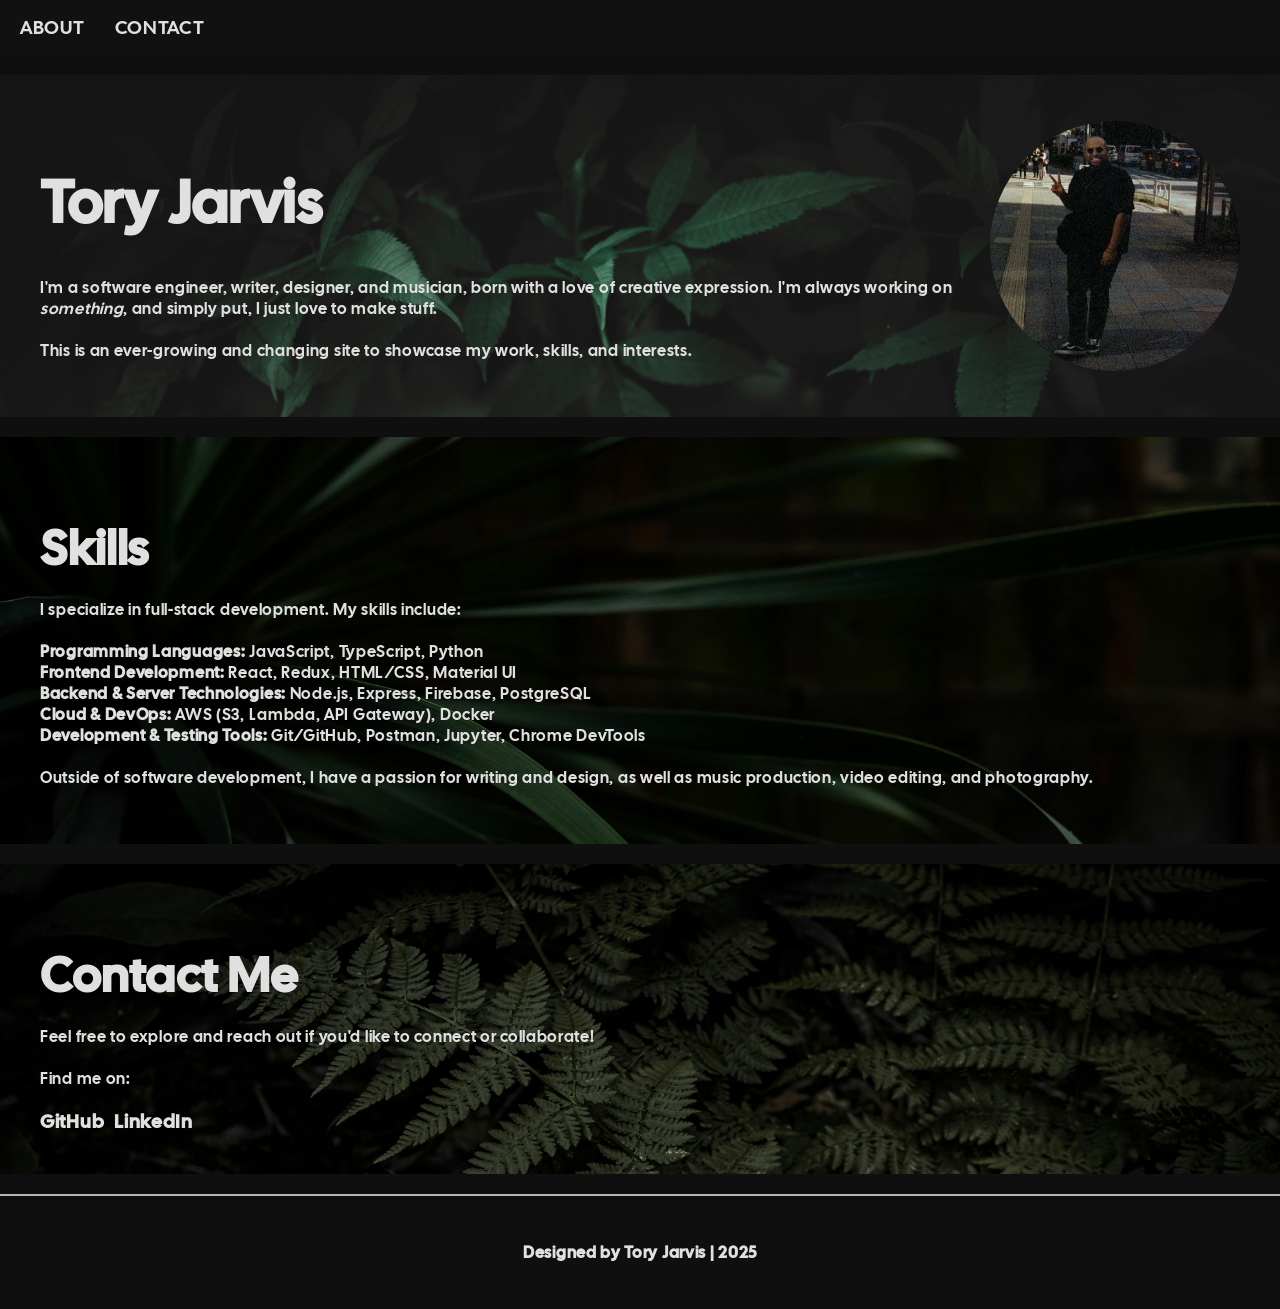
==== index.html @ ec15bff5 "Initial commit for pages" ====
<!DOCTYPE html>
<html lang="en">

<head>
  <meta charset="UTF-8" />
  <meta name="viewport" content="width=device-width, initial-scale=1.0" />
  <meta name="description" content="Tory Jarvis' Software Development and Creative Portfolio" />
  <link rel="icon" type="image/x-icon" href="favicon.ico" />
  <title>Tory Jarvis</title>
  <link rel="stylesheet" href="styles.css" />
  <link rel="preconnect" href="https://fonts.googleapis.com" />
  <link rel="preconnect" href="https://fonts.gstatic.com" crossorigin />
  <link href="https://fonts.googleapis.com/css2?family=Cal+Sans&display=swap" rel="stylesheet" />
</head>

<body>
  <header>
    <nav>
      <a href="#about">ABOUT</a>
      <!-- <a href="#portfolio">PORTFOLIO</a> -->
      <a href="#contact">CONTACT</a>
    </nav>
  </header>

  <main>
    <section id="about" class="about">
      <div class="about-text">
        <h2 class="name"><strong>Tory Jarvis</strong></h2>
        <p>
          I'm a software engineer, writer, designer, and musician, born with a
          love of creative expression.
          I'm always working on <i>something</i>, and simply put, I just love to make stuff.
          <br />
          <br />
          This is an ever-growing and changing site to showcase my work, skills, and interests.
          <br />
        </p>
      </div>
      <img src="/images/me.jpg" alt="Tory Jarvis" class="profile-image" />
    </section>

    <section id="skills" class="skills">
      <div class="skills-text">
        <h2>Skills</h2>
        <p>
          I specialize in full-stack development. My skills include:
          <br />
          <br />
          <strong>Programming Languages:</strong> JavaScript, TypeScript,
          Python
          <br />
          <strong>Frontend Development:</strong> React, Redux, HTML/CSS,
          Material UI
          <br />
          <strong>Backend & Server Technologies:</strong> Node.js, Express,
          Firebase, PostgreSQL
          <br />
          <strong>Cloud & DevOps:</strong> AWS (S3, Lambda, API Gateway),
          Docker
          <br />
          <strong>Development & Testing Tools:</strong> Git/GitHub, Postman,
          Jupyter, Chrome DevTools
          <br /><br />

          Outside of software development, I have a passion for writing and design, as
          well as music production, video editing, and photography.
        </p>
      </div>
    </section>

    <!-- <section id="portfolio" class="portfolio">
            <h2>My Work</h2>
            <div class="gallery">
                <div class="project">
                    <img src="/images/testimage1.jpg" alt="Screenshot of Project 1">
                    <h3>Mello</h3>
                    <p>Mello is a Trello-inspired task management application designed for seamless project planning and
                        organization.
                        Built with React, Firebase, and Node.js, Mello provides an intuitive interface for users to
                        create, organize, and manage their boards and tasks in real time.
                        <br/>
                        <a href="https://github.com/yourrepo1" class="view-link" target="_blank">View on GitHub</a> 
                        
                        |
                        <a href="https://yourlivedemo1.com" target="_blank">Live Demo</a>
                    </p>
                </div>

                <div class="project">
                    <img src="/images/testimage2.jpg" alt="Screenshot of Project 2">
                    <h3>Cirrus</h3>
                    <p>Cirrus is an Affiliate Link Management Tool that enables users to organize, shorten, and track
                        their affiliate links efficiently.
                        Built with Next.js, Tailwind, Node.js, MongoDB, and Firebase Auth, Cirrus provides a dashboard
                        for managing links, integrates analytics for tracking performance, and ensures security and
                        reliability.
                        <a href="https://github.com/yourrepo2" target="_blank">View on GitHub</a> |
                        <a href="https://yourlivedemo2.com" target="_blank">Live Demo</a>
                    </p>
                </div>
            </div>
        </section> -->

    <section id="contact" class="contact">
      <h2>Contact Me</h2>
      <p>Feel free to explore and reach out if you'd like to connect or collaborate!
        <br /><br />

        Find me on:
      </p>
      <div class="contact-links">
        <a href="https://github.com/vctrjrvs">GitHub</a>
        <a href="https://www.linkedin.com/in/victorjarvis/">LinkedIn</a>
        <!-- <a href="https://substack.com/yourusername">Substack</a>
                <a href="https://bluesky.com/yourusername">Bluesky</a> -->
      </div>
    </section>
  </main>

  <footer>
    <p>Designed by Tory Jarvis | 2025</p>
  </footer>
</body>

</html>
---- styles.css ----
:root {
  --background: #0f0f0f;
  --text: #e0e0e0;
  --accent: #b5b5b5;
  --hover-accent: #ffffff;
  --highlight: #d4af37;
}

body {
    font-family: "Cal Sans", sans-serif;
    background: var(--background);
  color: var(--text);
  margin: 0;
  padding: 0;
  text-transform: none;
  letter-spacing: 0.7px;
}

header {
  padding: 15px 20px;
  background: rgb(17, 17, 17);
  display: flex;
  justify-content: space-between;
  align-items: center;
}

nav {
  display: flex;
  gap: 30px;
}

nav a {
  color: var(--text);
  text-decoration: none;
  font-size: 1.2rem;
  font-weight: 400;
  transition: color 0.3s ease-in-out;
}

nav a:hover {
  color: var(--highlight);
}

section {
  padding: 40px;
  margin-top: 0;
}

h2 {
  font-size: 3rem;
  font-weight: bold;
  color: var(--text);
  margin-bottom: 20px;
}

.name {
    font-size: 3.7rem;
}

.about {
  display: flex;
  flex-direction: row;
  align-items: center;
  margin: 20px 0;
  background-image: url("./images/leaves.jpg");
  background-repeat: no-repeat;
  background-size: cover;
}

.about-text {
  display: flex;
  flex-direction: column;
  flex: 1;
}

.profile-image {
  display: block;
  width: 100%;
  max-width: 250px;
  height: auto;
  border-radius: 50%;
}

.contact-links {
  display: flex;
  gap: 10px;
  margin-top: 20px;
}

.contact a {
  color: var(--text);
  text-decoration: none;
  font-size: 1.2rem;
  font-weight: 600;
  transition: color 0.3s ease-in-out;
}

.contact a:hover {
  color: var(--highlight);
}

.gallery {
  display: grid;
  grid-template-columns: repeat(auto-fit, minmax(350px, 1fr));
  gap: 30px;
}

.project {
  background: #1a1a1a;
  padding: 25px;
  /* border: 2px solid var(--accent); */
  transition: transform 0.3s ease-in-out, border-color 0.3s ease-in-out;
}

.project:hover {
  transform: scale(1.03);
  border-color: var(--highlight);
}

.project img {
  width: 100%;
  height: auto;
  margin-bottom: 15px;
}

.view-link {
  color: var(--highlight);
}

h2:hover {
  opacity: 0.9;
}

footer {
  text-align: center;
  padding: 30px;
  border-top: 2px solid var(--accent);
  font-size: 1rem;
  font-weight: 600;
  color: var(--text);
}

.skills {
  background-image: url("./images/leaves3.jpg");
  background-repeat: no-repeat;
  background-size: cover;
  margin: 20px 0;
}

.contact {
  background-image: url("./images/leaves4.jpg");
  background-repeat: no-repeat;
  background-size: cover;
  margin: 20px 0;
}
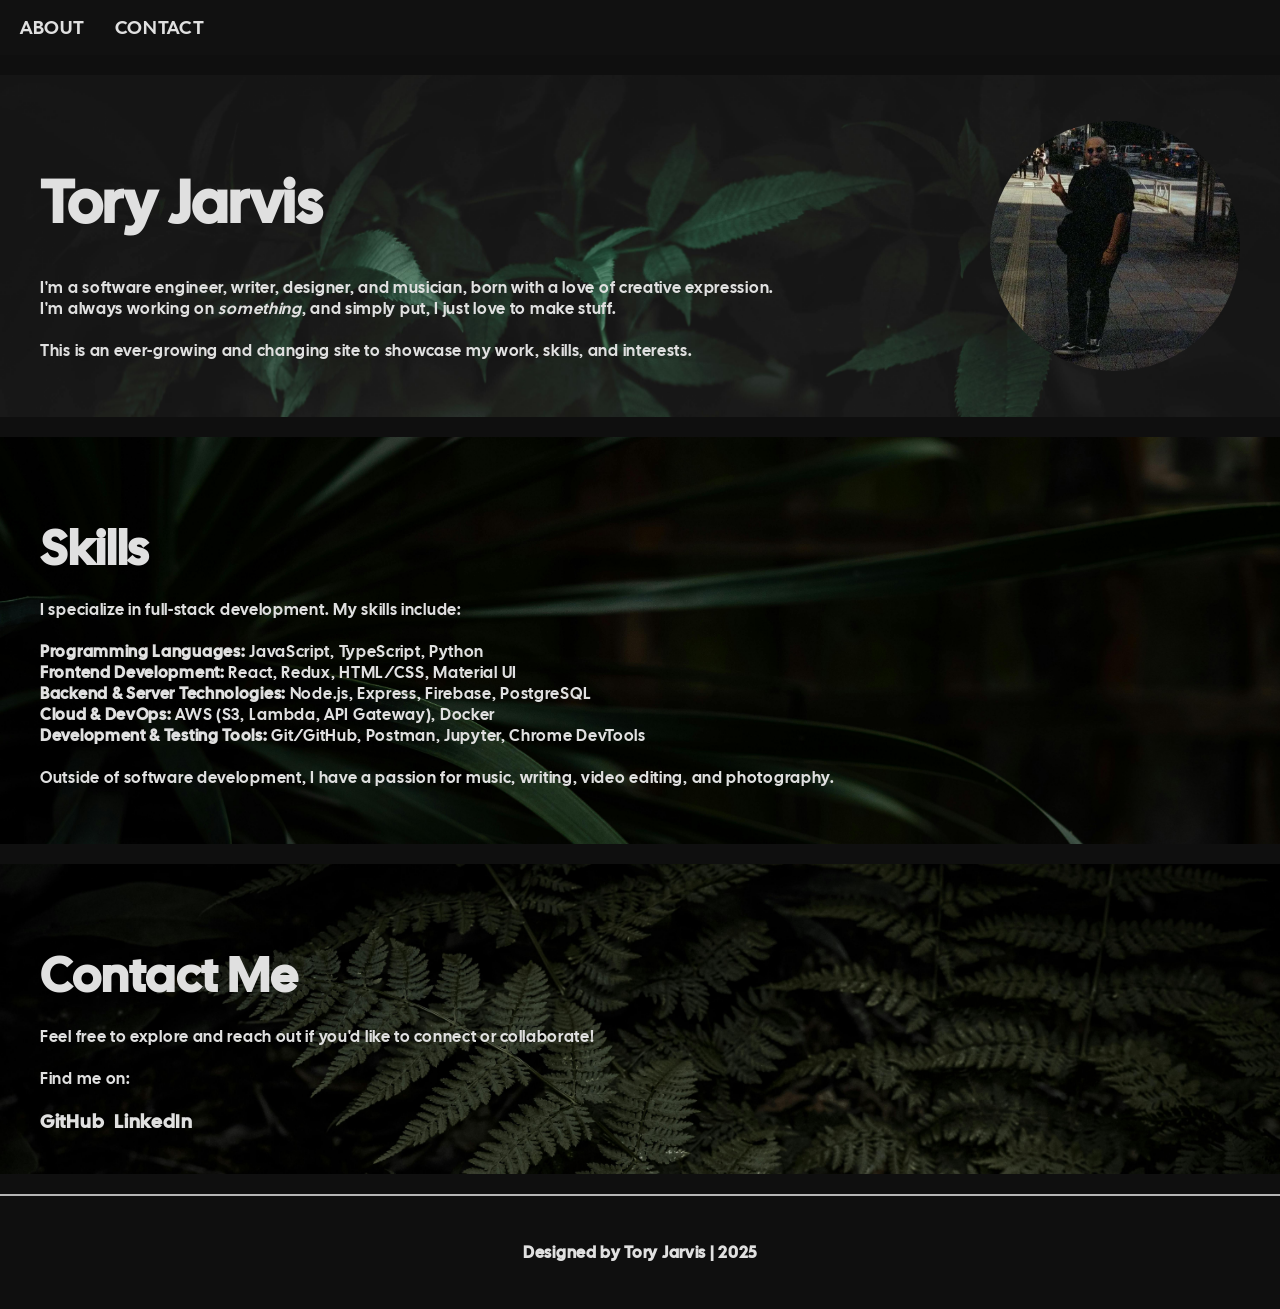
==== commit 75791be6: "some minor bio and spacing changes" ====
--- a/index.html
+++ b/index.html
@@ -29,6 +29,7 @@
         <p>
           I'm a software engineer, writer, designer, and musician, born with a
           love of creative expression.
+          <br />
           I'm always working on <i>something</i>, and simply put, I just love to make stuff.
           <br />
           <br />
@@ -62,8 +63,7 @@
           Jupyter, Chrome DevTools
           <br /><br />
 
-          Outside of software development, I have a passion for writing and design, as
-          well as music production, video editing, and photography.
+          Outside of software development, I have a passion for music, writing, video editing, and photography.
         </p>
       </div>
     </section>
@@ -109,7 +109,7 @@
         Find me on:
       </p>
       <div class="contact-links">
-        <a href="https://github.com/vctrjrvs">GitHub</a>
+        <a href="https://github.com/toryjarvis">GitHub</a>
         <a href="https://www.linkedin.com/in/victorjarvis/">LinkedIn</a>
         <!-- <a href="https://substack.com/yourusername">Substack</a>
                 <a href="https://bluesky.com/yourusername">Bluesky</a> -->
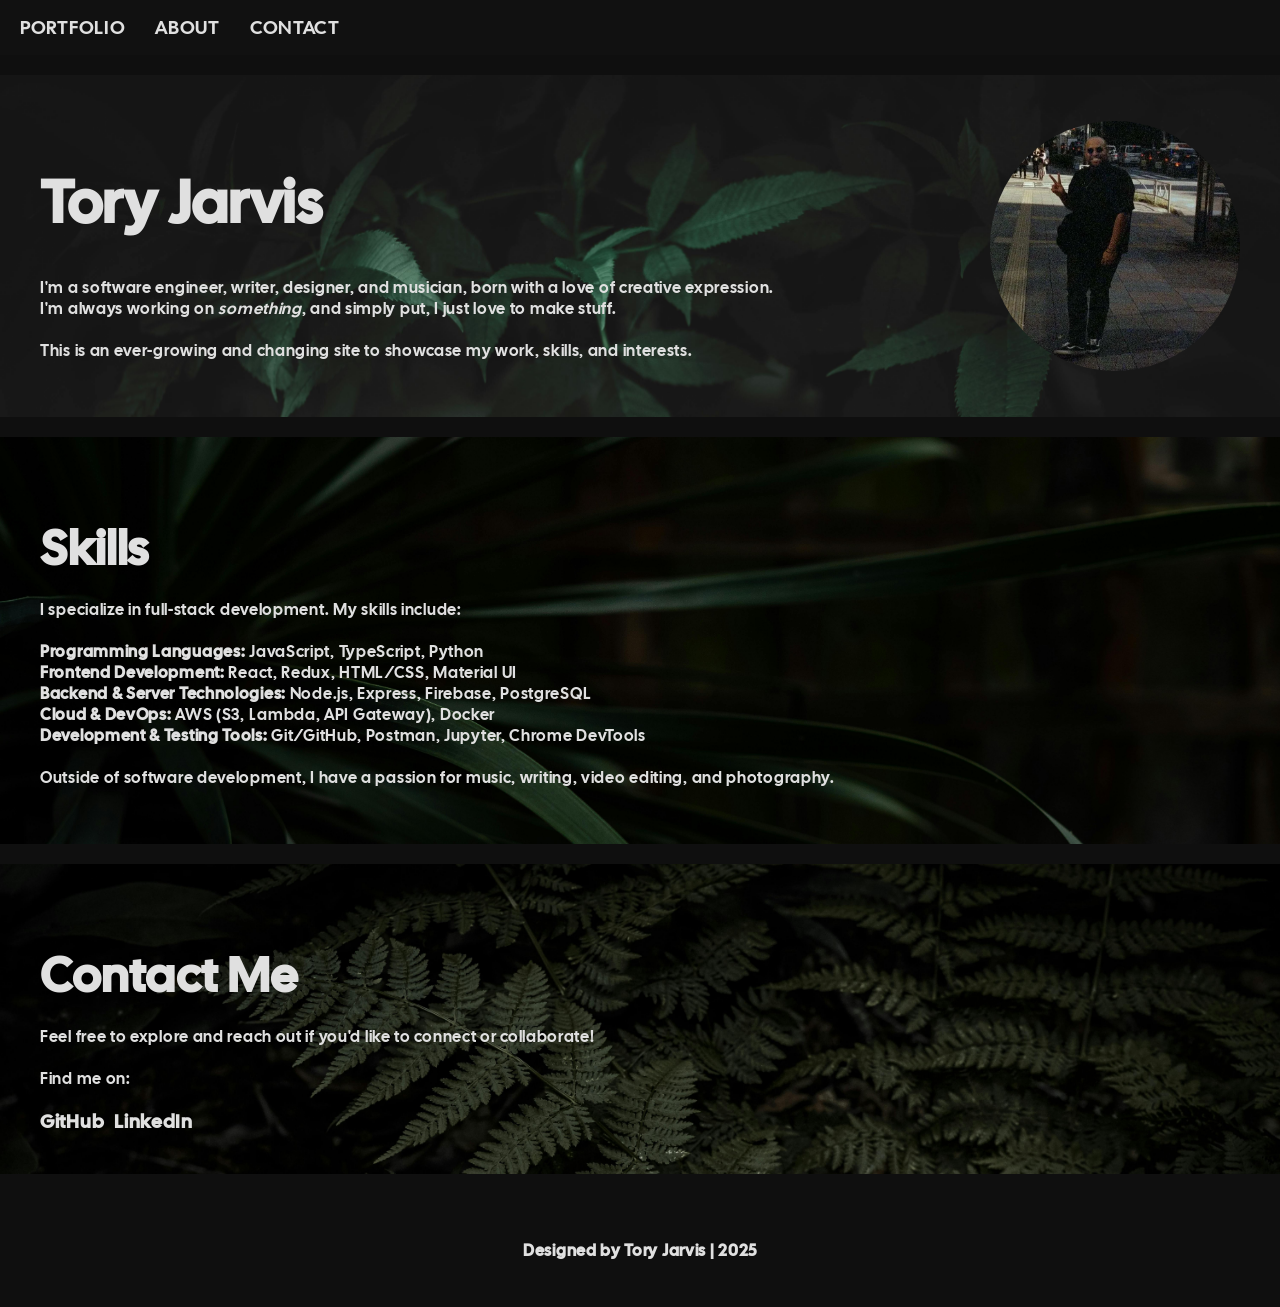
==== commit 421b0619: "next level changes done. added separate portfolio page, modal js functionality, Mello info and neces" ====
--- a/index.html
+++ b/index.html
@@ -16,9 +16,9 @@
 <body>
   <header>
     <nav>
-      <a href="#about">ABOUT</a>
-      <!-- <a href="#portfolio">PORTFOLIO</a> -->
-      <a href="#contact">CONTACT</a>
+      <a href="portfolio.html" aria-label="portfolio-navlink">PORTFOLIO</a>
+      <a href="#about" aria-label="about-navlink">ABOUT</a>
+      <a href="#contact" aria-label="contact-navlink">CONTACT</a>
     </nav>
   </header>
 
@@ -28,13 +28,9 @@
         <h2 class="name"><strong>Tory Jarvis</strong></h2>
         <p>
           I'm a software engineer, writer, designer, and musician, born with a
-          love of creative expression.
-          <br />
-          I'm always working on <i>something</i>, and simply put, I just love to make stuff.
-          <br />
-          <br />
-          This is an ever-growing and changing site to showcase my work, skills, and interests.
-          <br />
+          love of creative expression.<br />
+          I'm always working on <i>something</i>, and simply put, I just love to make stuff.<br /><br />
+          This is an ever-growing and changing site to showcase my work, skills, and interests.<br />
         </p>
       </div>
       <img src="/images/me.jpg" alt="Tory Jarvis" class="profile-image" />
@@ -68,39 +64,6 @@
       </div>
     </section>
 
-    <!-- <section id="portfolio" class="portfolio">
-            <h2>My Work</h2>
-            <div class="gallery">
-                <div class="project">
-                    <img src="/images/testimage1.jpg" alt="Screenshot of Project 1">
-                    <h3>Mello</h3>
-                    <p>Mello is a Trello-inspired task management application designed for seamless project planning and
-                        organization.
-                        Built with React, Firebase, and Node.js, Mello provides an intuitive interface for users to
-                        create, organize, and manage their boards and tasks in real time.
-                        <br/>
-                        <a href="https://github.com/yourrepo1" class="view-link" target="_blank">View on GitHub</a> 
-                        
-                        |
-                        <a href="https://yourlivedemo1.com" target="_blank">Live Demo</a>
-                    </p>
-                </div>
-
-                <div class="project">
-                    <img src="/images/testimage2.jpg" alt="Screenshot of Project 2">
-                    <h3>Cirrus</h3>
-                    <p>Cirrus is an Affiliate Link Management Tool that enables users to organize, shorten, and track
-                        their affiliate links efficiently.
-                        Built with Next.js, Tailwind, Node.js, MongoDB, and Firebase Auth, Cirrus provides a dashboard
-                        for managing links, integrates analytics for tracking performance, and ensures security and
-                        reliability.
-                        <a href="https://github.com/yourrepo2" target="_blank">View on GitHub</a> |
-                        <a href="https://yourlivedemo2.com" target="_blank">Live Demo</a>
-                    </p>
-                </div>
-            </div>
-        </section> -->
-
     <section id="contact" class="contact">
       <h2>Contact Me</h2>
       <p>Feel free to explore and reach out if you'd like to connect or collaborate!
--- a/styles.css
+++ b/styles.css
@@ -7,8 +7,8 @@
 }
 
 body {
-    font-family: "Cal Sans", sans-serif;
-    background: var(--background);
+  font-family: "Cal Sans", sans-serif;
+  background: var(--background);
   color: var(--text);
   margin: 0;
   padding: 0;
@@ -54,7 +54,7 @@
 }
 
 .name {
-    font-size: 3.7rem;
+  font-size: 3.7rem;
 }
 
 .about {
@@ -108,7 +108,6 @@
 .project {
   background: #1a1a1a;
   padding: 25px;
-  /* border: 2px solid var(--accent); */
   transition: transform 0.3s ease-in-out, border-color 0.3s ease-in-out;
 }
 
@@ -120,7 +119,9 @@
 .project img {
   width: 100%;
   height: auto;
-  margin-bottom: 15px;
+  max-height: 300px;
+  object-fit: cover;
+  border-radius: 10px;
 }
 
 .view-link {
@@ -134,7 +135,6 @@
 footer {
   text-align: center;
   padding: 30px;
-  border-top: 2px solid var(--accent);
   font-size: 1rem;
   font-weight: 600;
   color: var(--text);
@@ -153,3 +153,117 @@
   background-size: cover;
   margin: 20px 0;
 }
+
+.art-galley {
+  display: grid;
+  grid-template-columns: repeat(auto-fit, minmax(350px, 1fr));
+  gap: 30px;
+}
+
+.art-project-carousel {
+  display: flex;
+  overflow-x: auto;
+  scroll-snap-type: x mandatory;
+  gap: 20px;
+}
+
+.carousel__viewport {
+  display: flex;
+  overflow-x: auto;
+  scroll-snap-type: x mandatory;
+  gap: 20px;
+}
+
+.carousel__slide {
+  flex: 0 0 auto;
+  scroll-snap-align: start;
+  background-color: rgb(17, 17, 17);
+  padding: 20px;
+  border-radius: 10px;
+  width: auto;
+}
+
+.carousel__slide:nth-child(even) {
+  background-color: rgb(45, 45, 45);
+}
+
+.carousel__image {
+  width: 100%;
+  height: auto;
+  max-height: 400px;
+  object-fit: contain;
+  border-radius: 10px;
+}
+
+.carousel__viewport::-webkit-scrollbar {
+  height: 8px;
+}
+
+.carousel__viewport::-webkit-scrollbar-track {
+  background: transparent;
+}
+
+.carousel__viewport::-webkit-scrollbar-thumb {
+  background-color: rgba(255, 255, 255, 0.599);
+  border-radius: 10px;
+}
+
+/* mobile settings */
+@media (max-width: 768px) {
+  header {
+    flex-direction: column;
+    align-items: flex-start;
+  }
+
+  nav {
+    flex-direction: row;
+    gap: 10px;
+  }
+
+  .about {
+    flex-direction: column;
+    align-items: center;
+  }
+
+  .profile-image {
+    margin-bottom: 20px;
+  }
+
+  .gallery {
+    grid-template-columns: repeat(auto-fit, minmax(100%, 1fr));
+  }
+
+  .carousel__viewport {
+    gap: 10px;
+  }
+
+  .carousel__slide {
+    padding: 10px;
+    border-radius: 5px;
+  }
+
+  .carousel__image {
+    max-height: 200px;
+    object-fit: contain;
+  }
+}
+
+/* Extra small screens */
+@media (max-width: 480px) {
+  nav {
+    flex-direction: column;
+    gap: 5px;
+  }
+
+  .carousel__viewport {
+    gap: 5px;
+  }
+
+  .carousel__slide {
+    padding: 5px;
+  }
+
+  .carousel__image {
+    max-height: 150px;
+  }
+}
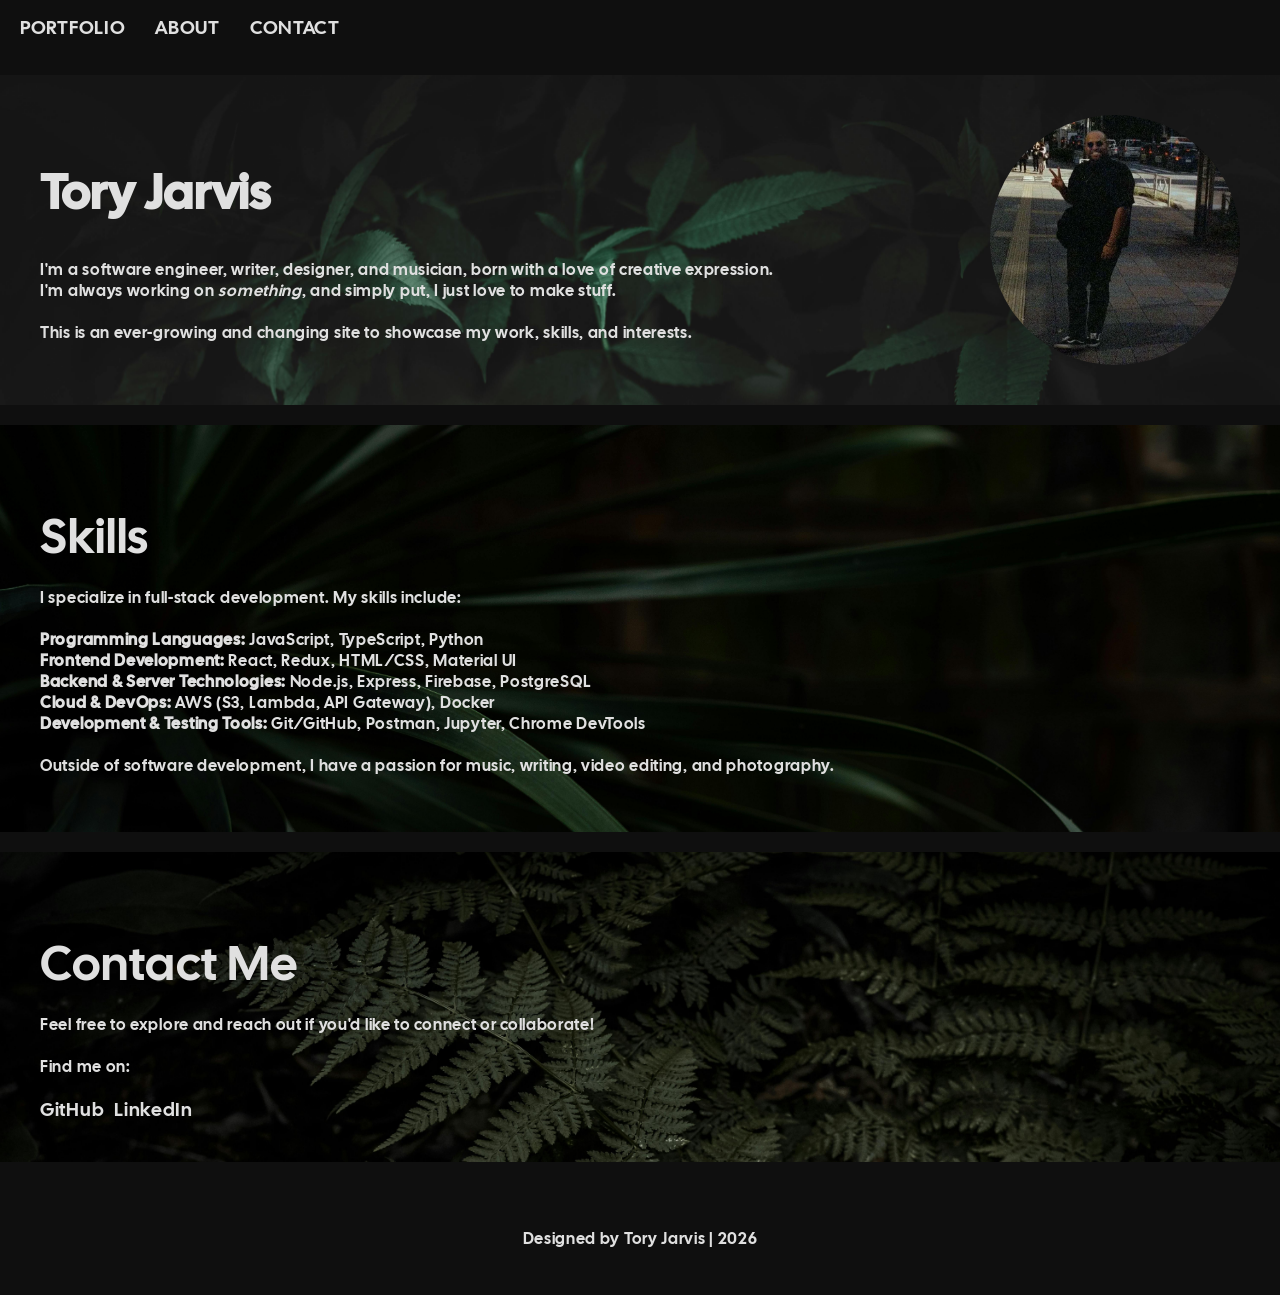
==== commit 34ed04f3: "Updated slightly for 2026, got rid of excess, need to add Mello screenshots when 1.0.0 is finished." ====
--- a/index.html
+++ b/index.html
@@ -74,14 +74,12 @@
       <div class="contact-links">
         <a href="https://github.com/toryjarvis">GitHub</a>
         <a href="https://www.linkedin.com/in/victorjarvis/">LinkedIn</a>
-        <!-- <a href="https://substack.com/yourusername">Substack</a>
-                <a href="https://bluesky.com/yourusername">Bluesky</a> -->
       </div>
     </section>
   </main>
 
   <footer>
-    <p>Designed by Tory Jarvis | 2025</p>
+    <p>Designed by Tory Jarvis | 2026</p>
   </footer>
 </body>
 
--- a/styles.css
+++ b/styles.css
@@ -1,9 +1,12 @@
 :root {
   --background: #0f0f0f;
+  --background-2: #1a1a1a;
   --text: #e0e0e0;
   --accent: #b5b5b5;
   --hover-accent: #ffffff;
   --highlight: #d4af37;
+  --background-3: rgba(255, 255, 255, 0.6);
+  --background-4: rgba(0, 0, 0, 0.8);
 }
 
 body {
@@ -18,7 +21,7 @@
 
 header {
   padding: 15px 20px;
-  background: rgb(17, 17, 17);
+  background: var(--background);
   display: flex;
   justify-content: space-between;
   align-items: center;
@@ -33,7 +36,7 @@
   color: var(--text);
   text-decoration: none;
   font-size: 1.2rem;
-  font-weight: 400;
+  font-weight: 300;
   transition: color 0.3s ease-in-out;
 }
 
@@ -48,13 +51,14 @@
 
 h2 {
   font-size: 3rem;
-  font-weight: bold;
+  font-weight: 500;
   color: var(--text);
   margin-bottom: 20px;
 }
 
 .name {
-  font-size: 3.7rem;
+  font-size: 3rem;
+  font-weight: 550;
 }
 
 .about {
@@ -91,40 +95,11 @@
   color: var(--text);
   text-decoration: none;
   font-size: 1.2rem;
-  font-weight: 600;
+  font-weight: 500;
   transition: color 0.3s ease-in-out;
 }
 
 .contact a:hover {
-  color: var(--highlight);
-}
-
-.gallery {
-  display: grid;
-  grid-template-columns: repeat(auto-fit, minmax(350px, 1fr));
-  gap: 30px;
-}
-
-.project {
-  background: #1a1a1a;
-  padding: 25px;
-  transition: transform 0.3s ease-in-out, border-color 0.3s ease-in-out;
-}
-
-.project:hover {
-  transform: scale(1.03);
-  border-color: var(--highlight);
-}
-
-.project img {
-  width: 100%;
-  height: auto;
-  max-height: 300px;
-  object-fit: cover;
-  border-radius: 10px;
-}
-
-.view-link {
   color: var(--highlight);
 }
 
@@ -136,7 +111,7 @@
   text-align: center;
   padding: 30px;
   font-size: 1rem;
-  font-weight: 600;
+  font-weight: 500;
   color: var(--text);
 }
 
@@ -152,60 +127,6 @@
   background-repeat: no-repeat;
   background-size: cover;
   margin: 20px 0;
-}
-
-.art-galley {
-  display: grid;
-  grid-template-columns: repeat(auto-fit, minmax(350px, 1fr));
-  gap: 30px;
-}
-
-.art-project-carousel {
-  display: flex;
-  overflow-x: auto;
-  scroll-snap-type: x mandatory;
-  gap: 20px;
-}
-
-.carousel__viewport {
-  display: flex;
-  overflow-x: auto;
-  scroll-snap-type: x mandatory;
-  gap: 20px;
-}
-
-.carousel__slide {
-  flex: 0 0 auto;
-  scroll-snap-align: start;
-  background-color: rgb(17, 17, 17);
-  padding: 20px;
-  border-radius: 10px;
-  width: auto;
-}
-
-.carousel__slide:nth-child(even) {
-  background-color: rgb(45, 45, 45);
-}
-
-.carousel__image {
-  width: 100%;
-  height: auto;
-  max-height: 400px;
-  object-fit: contain;
-  border-radius: 10px;
-}
-
-.carousel__viewport::-webkit-scrollbar {
-  height: 8px;
-}
-
-.carousel__viewport::-webkit-scrollbar-track {
-  background: transparent;
-}
-
-.carousel__viewport::-webkit-scrollbar-thumb {
-  background-color: rgba(255, 255, 255, 0.599);
-  border-radius: 10px;
 }
 
 /* mobile settings */
@@ -228,42 +149,12 @@
   .profile-image {
     margin-bottom: 20px;
   }
-
-  .gallery {
-    grid-template-columns: repeat(auto-fit, minmax(100%, 1fr));
-  }
-
-  .carousel__viewport {
-    gap: 10px;
-  }
-
-  .carousel__slide {
-    padding: 10px;
-    border-radius: 5px;
-  }
-
-  .carousel__image {
-    max-height: 200px;
-    object-fit: contain;
-  }
 }
 
 /* Extra small screens */
 @media (max-width: 480px) {
   nav {
-    flex-direction: column;
+    flex-direction: row;
     gap: 5px;
   }
-
-  .carousel__viewport {
-    gap: 5px;
-  }
-
-  .carousel__slide {
-    padding: 5px;
-  }
-
-  .carousel__image {
-    max-height: 150px;
-  }
 }
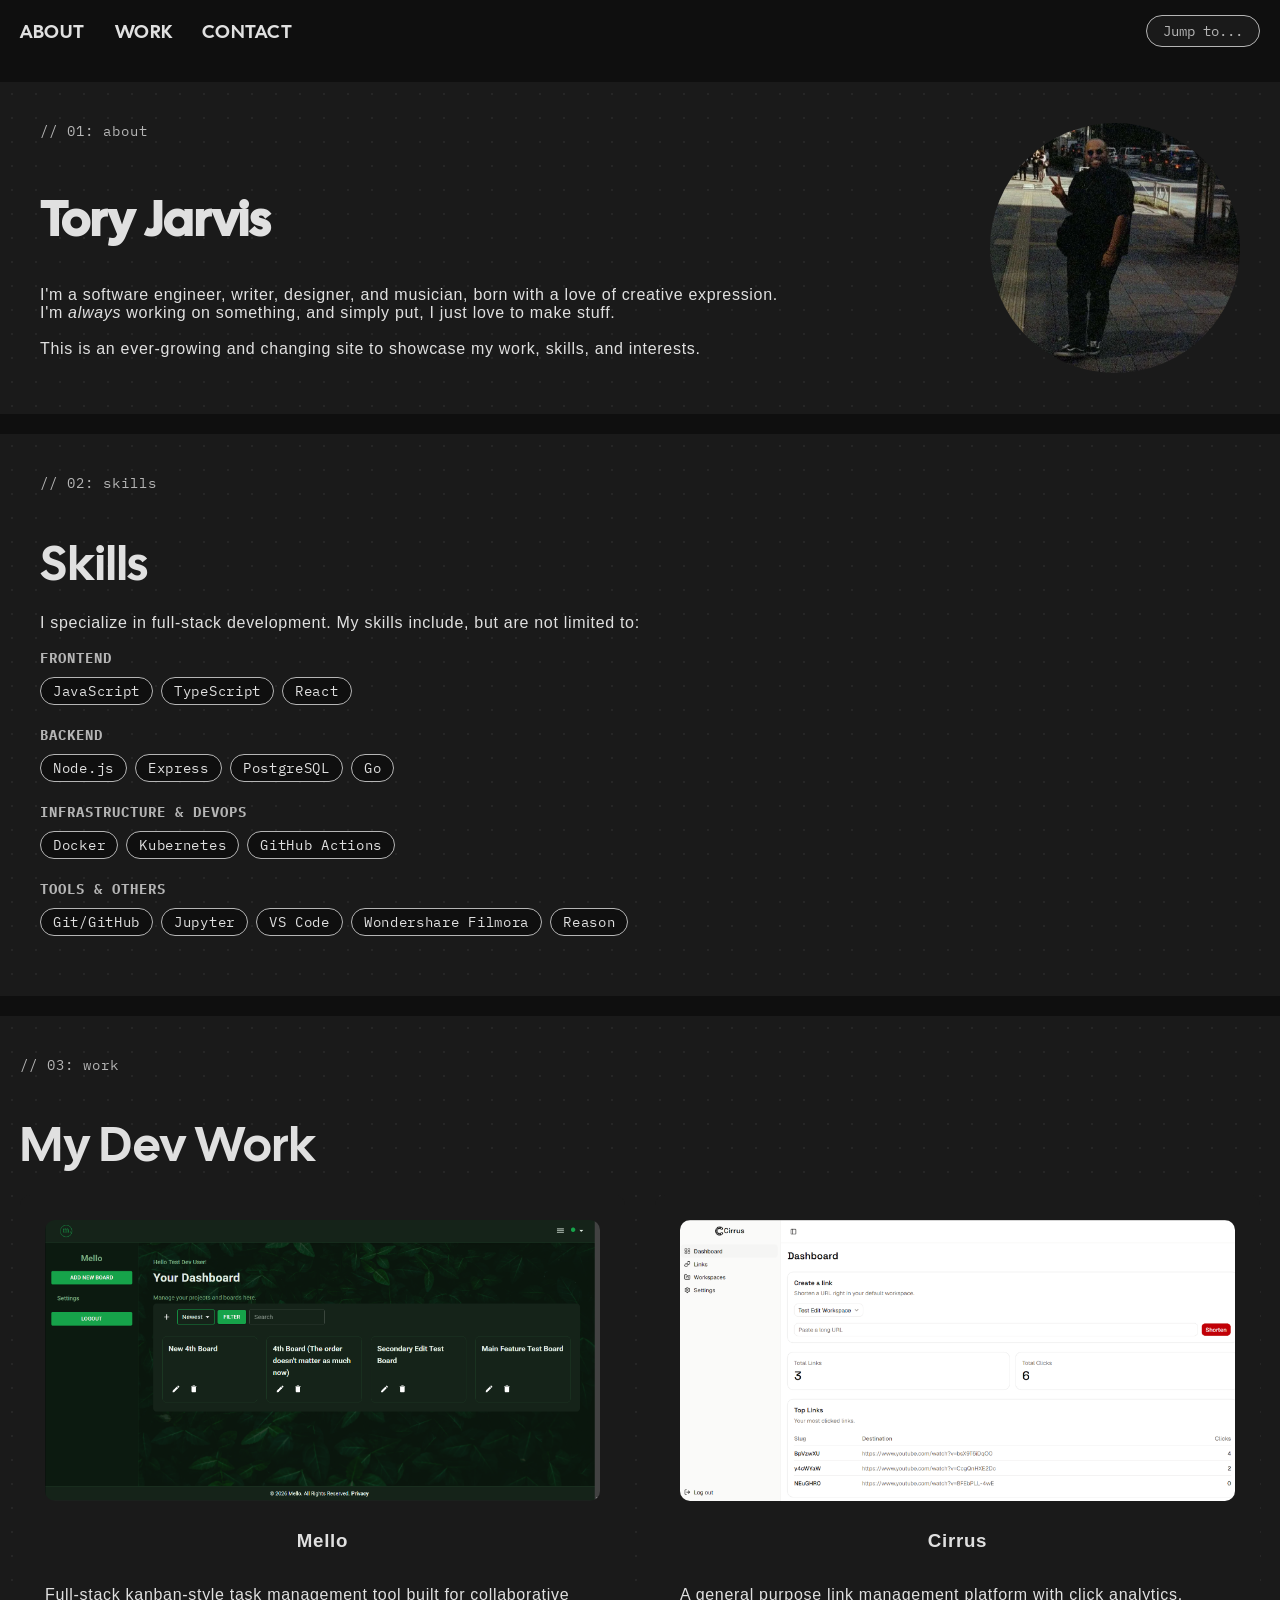
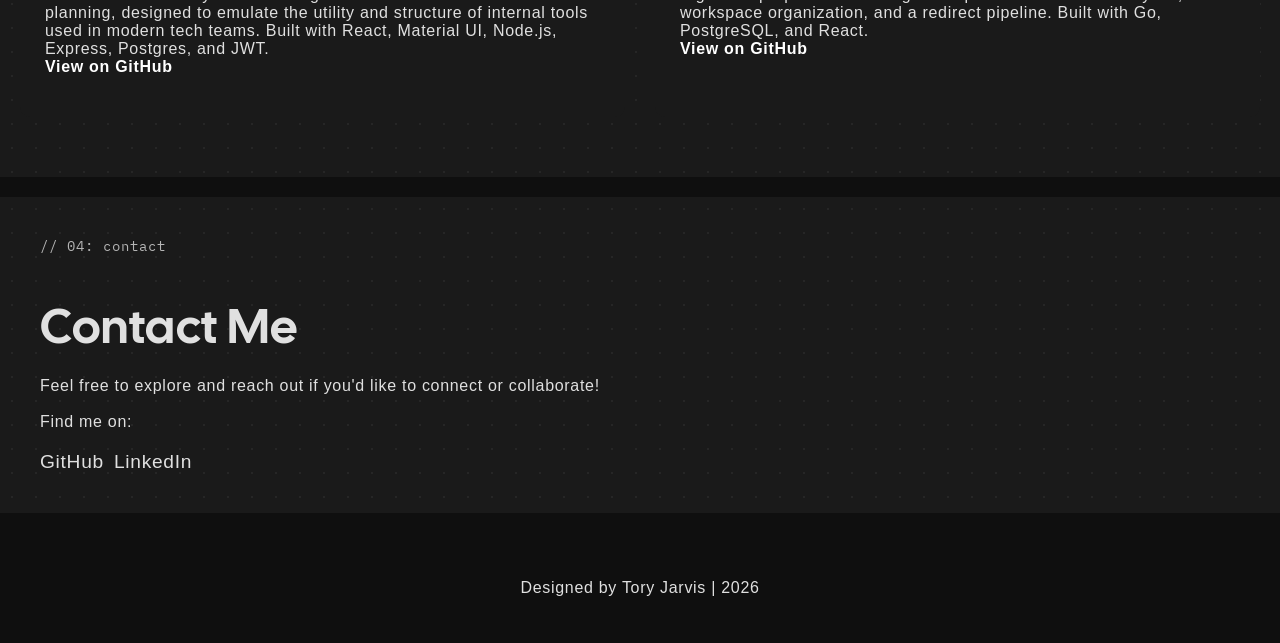
==== commit 302d4378: "visual changes made to reflect change in overall style. mello and cirrus entries refined and rearran" ====
--- a/index.html
+++ b/index.html
@@ -8,28 +8,34 @@
   <link rel="icon" type="image/x-icon" href="favicon.ico" />
   <title>Tory Jarvis</title>
   <link rel="stylesheet" href="styles.css" />
+  <link rel="stylesheet" href="portfolio.css" />
   <link rel="preconnect" href="https://fonts.googleapis.com" />
   <link rel="preconnect" href="https://fonts.gstatic.com" crossorigin />
-  <link href="https://fonts.googleapis.com/css2?family=Cal+Sans&display=swap" rel="stylesheet" />
+  <link href="https://fonts.googleapis.com/css2?family=Cal+Sans&family=IBM+Plex+Mono:wght@400;500;600&display=swap"
+    rel="stylesheet" />
 </head>
 
 <body>
   <header>
     <nav>
-      <a href="portfolio.html" aria-label="portfolio-navlink">PORTFOLIO</a>
       <a href="#about" aria-label="about-navlink">ABOUT</a>
+      <a href="#work" aria-label="work-navlink">WORK</a>
       <a href="#contact" aria-label="contact-navlink">CONTACT</a>
     </nav>
+    <button id="palette-trigger" class="palette-trigger" aria-label="Open command palette">
+      Jump to...
+    </button>
   </header>
 
   <main>
     <section id="about" class="about">
       <div class="about-text">
+        <p class="eyebrow">// 01: about</p>
         <h2 class="name"><strong>Tory Jarvis</strong></h2>
         <p>
           I'm a software engineer, writer, designer, and musician, born with a
           love of creative expression.<br />
-          I'm always working on <i>something</i>, and simply put, I just love to make stuff.<br /><br />
+          I'm <i>always</i> working on something, and simply put, I just love to make stuff.<br /><br />
           This is an ever-growing and changing site to showcase my work, skills, and interests.<br />
         </p>
       </div>
@@ -38,33 +44,95 @@
 
     <section id="skills" class="skills">
       <div class="skills-text">
+        <p class="eyebrow">// 02: skills</p>
         <h2>Skills</h2>
-        <p>
-          I specialize in full-stack development. My skills include:
-          <br />
-          <br />
-          <strong>Programming Languages:</strong> JavaScript, TypeScript,
-          Python
-          <br />
-          <strong>Frontend Development:</strong> React, Redux, HTML/CSS,
-          Material UI
-          <br />
-          <strong>Backend & Server Technologies:</strong> Node.js, Express,
-          Firebase, PostgreSQL
-          <br />
-          <strong>Cloud & DevOps:</strong> AWS (S3, Lambda, API Gateway),
-          Docker
-          <br />
-          <strong>Development & Testing Tools:</strong> Git/GitHub, Postman,
-          Jupyter, Chrome DevTools
-          <br /><br />
+        <p>I specialize in full-stack development. My skills include, but are not limited to:</p>
+        
+        <div class="skill-group">
+          <h3>Frontend</h3>
+          <ul class="skill-pills">
+            <li>JavaScript</li>
+            <li>TypeScript</li>
+            <li>React</li>
+          </ul>
+        </div>
 
-          Outside of software development, I have a passion for music, writing, video editing, and photography.
-        </p>
+        <div class="skill-group">
+          <h3>Backend</h3>
+          <ul class="skill-pills">
+            <li>Node.js</li>
+            <li>Express</li>
+            <li>PostgreSQL</li>
+            <li>Go</li>
+          </ul>
+        </div>
+
+        <div class="skill-group">
+          <h3>Infrastructure & DevOps</h3>
+          <ul class="skill-pills">
+            <li>Docker</li>
+            <li>Kubernetes</li>
+            <li>GitHub Actions</li>
+          </ul>
+        </div>
+        
+        <div class="skill-group">
+          <h3>Tools & Others</h3>
+          <ul class="skill-pills">
+            <li>Git/GitHub</li>
+            <li>Jupyter</li>
+            <li>VS Code</li>
+            <li>Wondershare Filmora</li>
+            <li>Reason</li>
+          </ul>
+        </div>
+
+      </div>
+    </section>
+
+    <section id="work" class="dev-portfolio">
+      <p class="eyebrow">// 03: work</p>
+      <h2>My Dev Work</h2>
+      <div class="dev-gallery">
+        <div class="dev-project">
+          <div class="dev-screenshots">
+            <a href="#" class="clickable-modal">
+              <img class="dev-screenshot" src="/images/MelloSS.png" alt="Mello Screenshot" />
+            </a>
+          </div>
+          <h3>Mello</h3>
+          <p>
+            Full-stack kanban-style task management tool built for collaborative planning,
+            designed to emulate the utility and structure of internal tools used in modern tech teams.
+            Built with React, Material UI, Node.js, Express, Postgres, and JWT.
+            <br />
+            <a class="portfolio-link" href="https://github.com/toryjarvis/mello" target="_blank">
+              View on GitHub
+            </a>
+          </p>
+        </div>
+        <div class="dev-project">
+          <div class="dev-screenshots">
+            <a href="#" class="clickable-modal">
+              <img class="dev-screenshot" src="/images/CirrusSS.png" alt="Cirrus Screenshot" />
+            </a>
+          </div>
+          <h3>Cirrus</h3>
+          <p>
+            A general purpose link management platform with click analytics,
+            workspace organization, and a redirect pipeline.
+            Built with Go, PostgreSQL, and React.
+            <br />
+            <a class="portfolio-link" href="https://github.com/toryjarvis/cirrus" target="_blank">
+              View on GitHub
+            </a>
+          </p>
+        </div>
       </div>
     </section>
 
     <section id="contact" class="contact">
+      <p class="eyebrow">// 04: contact</p>
       <h2>Contact Me</h2>
       <p>Feel free to explore and reach out if you'd like to connect or collaborate!
         <br /><br />
@@ -81,6 +149,21 @@
   <footer>
     <p>Designed by Tory Jarvis | 2026</p>
   </footer>
+
+  <div id="command-palette" class="palette-overlay">
+    <div class="palette-panel">
+      <input id="palette-input" class="palette-input" type="text" placeholder="Type a command..." autocomplete="off" />
+      <ul id="palette-list" class="palette-list"></ul>
+    </div>
+  </div>
+
+  <div id="modal" class="modal">
+    <button class="modal-close" aria-label="Close modal">&times;</button>
+    <img src="" alt="Full Size" id="modal-img" />
+  </div>
+
+  <script src="modal.js"></script>
+  <script src="commandPalette.js"></script>
 </body>
 
 </html>
--- a/styles.css
+++ b/styles.css
@@ -7,10 +7,14 @@
   --highlight: #d4af37;
   --background-3: rgba(255, 255, 255, 0.6);
   --background-4: rgba(0, 0, 0, 0.8);
+  --font-display: "Cal Sans", sans-serif;
+  --font-body: -apple-system, BlinkMacSystemFont, "Segoe UI", Roboto, Helvetica, Arial, sans-serif;
+  --font-mono: "IBM Plex Mono", ui-monospace, SFMono-Regular, Menlo, Consolas, monospace;
+  --texture-dot: rgba(255, 255, 255, 0.05);
 }
 
 body {
-  font-family: "Cal Sans", sans-serif;
+  font-family: var(--font-body);
   background: var(--background);
   color: var(--text);
   margin: 0;
@@ -61,14 +65,17 @@
   font-weight: 550;
 }
 
+h2,
+.name,
+nav a {
+  font-family: var(--font-display);
+}
+
 .about {
   display: flex;
   flex-direction: row;
   align-items: center;
   margin: 20px 0;
-  background-image: url("./images/leaves.jpg");
-  background-repeat: no-repeat;
-  background-size: cover;
 }
 
 .about-text {
@@ -116,17 +123,135 @@
 }
 
 .skills {
-  background-image: url("./images/leaves3.jpg");
-  background-repeat: no-repeat;
-  background-size: cover;
   margin: 20px 0;
 }
 
 .contact {
-  background-image: url("./images/leaves4.jpg");
-  background-repeat: no-repeat;
-  background-size: cover;
   margin: 20px 0;
+}
+
+.about,
+.skills,
+.contact,
+.dev-portfolio {
+  background-color: var(--background-2);
+  background-image: radial-gradient(var(--texture-dot) 1px, transparent 1px);
+  background-size: 24px 24px;
+}
+
+
+.palette-trigger {
+  background: var(--background-2);
+  color: var(--accent);
+  border: 1px solid var(--accent);
+  border-radius: 999px;
+  padding: 6px 16px;
+  font-family: var(--font-mono);
+  font-size: 0.85rem;
+  cursor: pointer;
+  transition: border-color 0.2s ease-in-out, color 0.2s ease-in-out;
+}
+
+.palette-trigger:hover {
+  color: var(--highlight);
+  border-color: var(--highlight);
+}
+
+.palette-overlay {
+  position: fixed;
+  top: 0;
+  left: 0;
+  width: 100vw;
+  height: 100vh;
+  background: var(--background-4);
+  display: none;
+  justify-content: center;
+  align-items: flex-start;
+  padding-top: 15vh;
+  z-index: 1000;
+  box-sizing: border-box;
+}
+
+.palette-panel {
+  background: var(--background-2);
+  border-radius: 10px;
+  width: 100%;
+  max-width: 480px;
+  padding: 12px;
+  box-shadow: 0 10px 40px rgba(0, 0, 0, 0.5);
+  font-family: var(--font-mono);
+}
+
+.palette-input {
+  width: 100%;
+  box-sizing: border-box;
+  background: var(--background);
+  color: var(--text);
+  border: 1px solid var(--accent);
+  border-radius: 6px;
+  padding: 10px 12px;
+  font-size: 1rem;
+  outline: none;
+}
+
+.palette-list {
+  list-style: none;
+  margin: 10px 0 0 0;
+  padding: 0;
+  max-height: 300px;
+  overflow-y: auto;
+}
+
+.palette-item {
+  padding: 10px 12px;
+  border-radius: 6px;
+  cursor: pointer;
+  font-size: 0.95rem;
+}
+
+.palette-item.active {
+  background: var(--background);
+  color: var(--highlight);
+}
+
+.eyebrow {
+  font-family: var(--font-mono);
+  font-size: 0.85rem;
+  color: var(--accent);
+  letter-spacing: 1px;
+  margin: 0 0 8px 0;
+}
+
+.skill-group {
+  margin-bottom: 20px;
+}
+
+.skill-group h3 {
+  font-family: var(--font-mono);
+  font-size: 0.9rem;
+  color: var(--accent);
+  text-transform: uppercase;
+  letter-spacing: 1px;
+  margin: 0 0 10px 0;
+}
+
+.skill-pills {
+  list-style: none;
+  display: flex;
+  flex-wrap: wrap;
+  gap: 8px;
+  padding: 0;
+  margin: 0;
+}
+
+.skill-pills li {
+  font-family: var(--font-mono);
+  font-size: 0.85rem;
+  background: var(--background);
+  border: 1px solid var(--accent);
+  border-radius: 999px;
+  padding: 4px 12px;
+  color: var(--text);
 }
 
 /* mobile settings */
@@ -157,4 +282,4 @@
     flex-direction: row;
     gap: 5px;
   }
-}
+}
--- a/portfolio.css
+++ b/portfolio.css
@@ -0,0 +1,182 @@
+.dev-portfolio {
+  margin-bottom: 20px;
+  padding: 40px 20px;
+}
+
+.dev-gallery {
+  display: grid;
+  grid-template-columns: repeat(auto-fit, minmax(300px, 1fr));
+  gap: 30px;
+  padding: 0;
+}
+
+.dev-project {
+  background-color: var(--background-2);
+  padding: 25px;
+  border-radius: 10px;
+  margin-bottom: 20px;
+  box-sizing: border-box;
+  display: flex;
+  flex-direction: column;
+  align-items: center;
+}
+
+.dev-screenshots {
+  display: flex;
+  flex-direction: row;
+  gap: 10px;
+  width: 100%;
+}
+
+.dev-screenshot {
+  width: 100%;
+  height: auto;
+  max-height: 500px;
+  object-fit: contain;
+  border-radius: 10px;
+  display: block;
+  margin: 0 auto 10px auto;
+}
+
+.portfolio-link {
+  text-decoration: none;
+  color: var(--hover-accent);
+  font-weight: bold;
+  word-break: break-word;
+}
+
+.portfolio-link:hover {
+  color: var(--highlight);
+}
+
+.modal {
+  position: fixed;
+  top: 0;
+  left: 0;
+  width: 100vw;
+  height: 100vh;
+  background: var(--background-4);
+  display: none;
+  justify-content: center;
+  align-items: center;
+  z-index: 999;
+  padding: 20px;
+  box-sizing: border-box;
+}
+
+.modal img {
+  max-width: 95vw;
+  max-height: 80vh;
+  border-radius: 10px;
+  width: auto;
+  height: auto;
+}
+
+.modal-close {
+  position: absolute;
+  top: 16px;
+  right: 20px;
+  font-size: 32px;
+  color: var(--hover-accent);
+  text-decoration: none;
+  font-weight: bold;
+  z-index: 1000;
+  background: var(--background-4);
+  padding: 2px 10px;
+}
+
+/* Tablet screens */
+@media (max-width: 900px) {
+  .dev-portfolio {
+    padding: 20px 5px;
+  }
+
+  .dev-gallery {
+    grid-template-columns: 1fr;
+    gap: 20px;
+  }
+
+  .dev-project {
+    padding: 20px;
+    width: 100%;
+  }
+
+  .dev-screenshot {
+    max-height: 400px;
+  }
+
+}
+
+/* Mobile screens */
+@media (max-width: 600px) {
+  .dev-portfolio {
+    padding: 10px 2px;
+  }
+
+  .dev-gallery {
+    gap: 12px;
+  }
+
+  .dev-project {
+    padding: 10px;
+    border-radius: 7px;
+    width: 100%;
+    min-width: 0;
+  }
+
+  .dev-project h3 {
+    font-size: 1.1rem;
+  }
+
+  .dev-project p {
+    font-size: 0.95rem;
+  }
+
+  .dev-screenshot {
+    max-height: 150px;
+    border-radius: 6px;
+  }
+
+  .modal {
+    padding: 8px;
+  }
+
+  .modal img {
+    max-width: 98vw;
+    max-height: 60vh;
+  }
+
+  .modal-close {
+    top: 8px;
+    right: 8px;
+    font-size: 28px;
+    padding: 1px 7px;
+  }
+}
+
+/* Small screens */
+@media (max-width: 400px) {
+  .dev-project {
+    padding: 10px;
+    border-radius: 5px;
+  }
+
+  .dev-screenshot {
+    max-height: 220px;
+  }
+
+  .dev-project h3 {
+    font-size: 1rem;
+  }
+
+  .dev-project p {
+    font-size: 0.95rem;
+  }
+
+  .modal-close {
+    top: 4px;
+    right: 4px;
+    font-size: 24px;
+    padding: 1px 5px;
+  }
+}
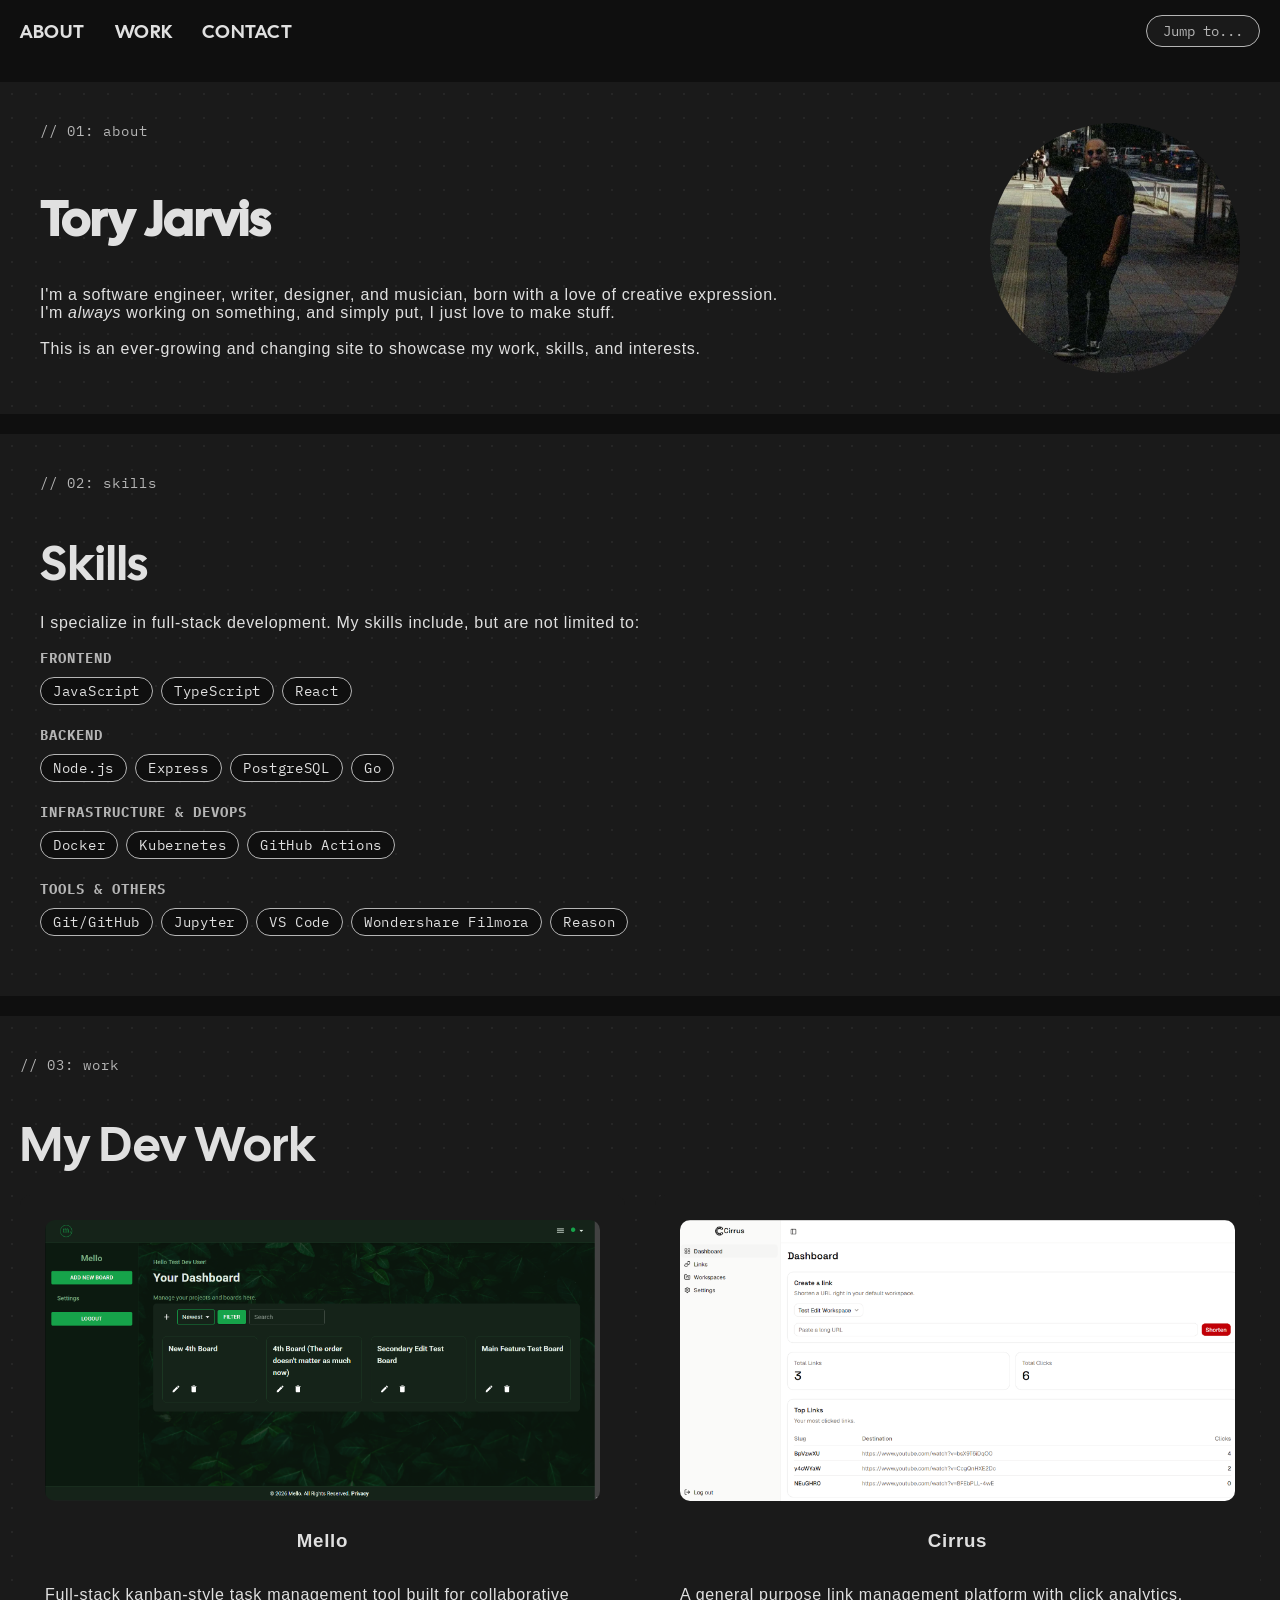
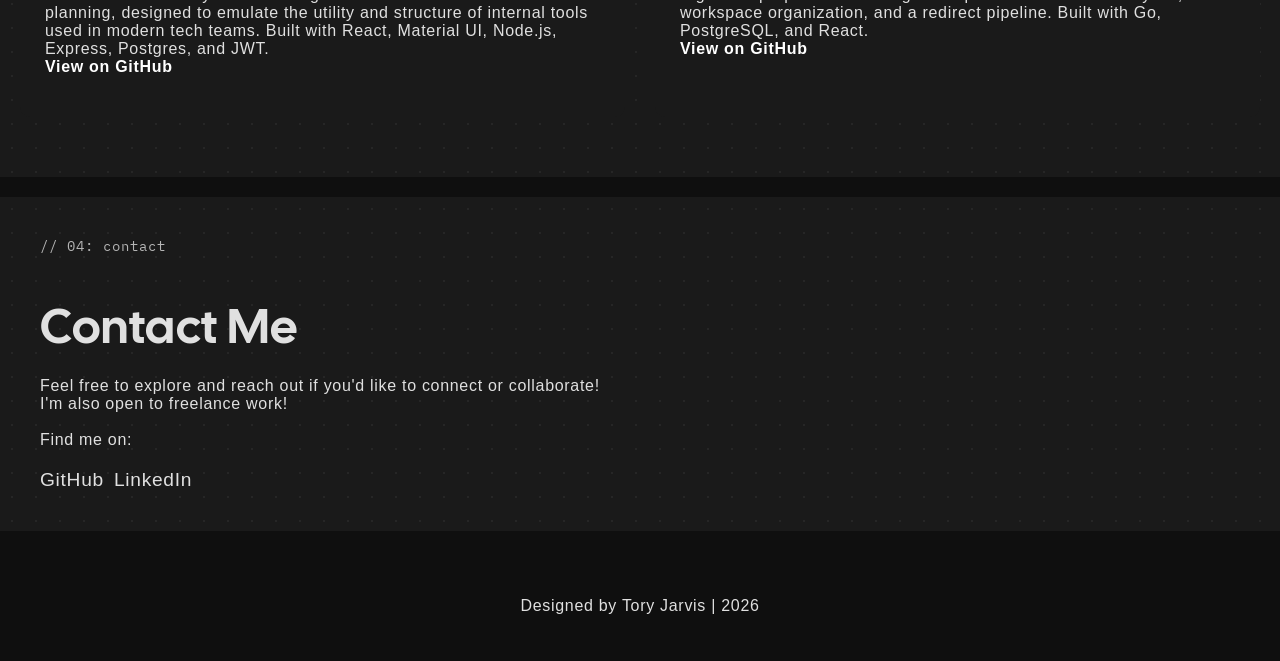
==== commit 549874d8: "added freelance line under contact" ====
--- a/index.html
+++ b/index.html
@@ -135,6 +135,9 @@
       <p class="eyebrow">// 04: contact</p>
       <h2>Contact Me</h2>
       <p>Feel free to explore and reach out if you'd like to connect or collaborate!
+        <br />
+        I'm also open to freelance work!
+
         <br /><br />
 
         Find me on:
